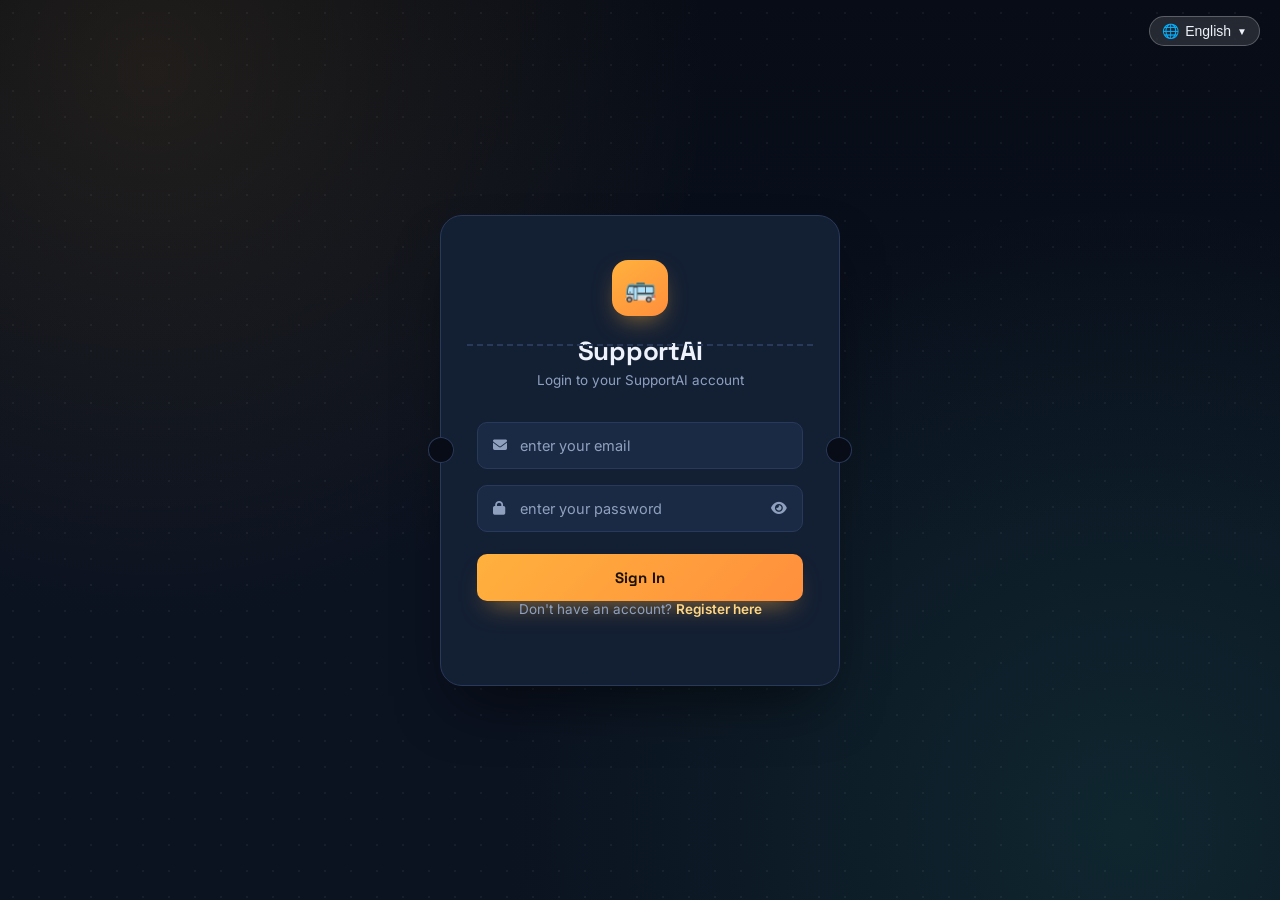
==== frontend/index.html @ b2ffb018 "added memory" ====
<!DOCTYPE html>
<html lang="en">

<head>

    <meta charset="UTF-8">

    <meta
        name="viewport"
        content="width=device-width, initial-scale=1.0">

    <title>Support AI Login</title>

    <link
        rel="stylesheet"
        href="https://cdnjs.cloudflare.com/ajax/libs/font-awesome/6.5.2/css/all.min.css">

    <link rel="icon" href="data:image/svg+xml,<svg xmlns=%22http://www.w3.org/2000/svg%22 viewBox=%220 0 100 100%22><text y=%22.9em%22 font-size=%2290%22>🚌</text></svg>">
    <link rel="preconnect" href="https://fonts.googleapis.com">
    <link rel="preconnect" href="https://fonts.gstatic.com" crossorigin>
    <link href="https://fonts.googleapis.com/css2?family=Space+Grotesk:wght@500;600;700&family=Inter:wght@400;500;600&family=JetBrains+Mono:wght@500&display=swap" rel="stylesheet">

    <style>

        :root {
            --ink: #0b1220;
            --ink-deep: #070c16;
            --surface: #131f33;
            --surface-2: #1a2a44;
            --line: #29395a;
            --amber: #ffb13d;
            --amber-soft: #ffd685;
            --teal: #35d8b6;
            --danger: #ff7a7a;
            --text: #eef2fa;
            --text-dim: #8fa0bf;
            --radius-lg: 22px;
            --radius-sm: 10px;
        }

        * { box-sizing: border-box; }

        body {
            margin: 0;
            min-height: 100vh;
            display: flex;
            align-items: center;
            justify-content: center;
            padding: 32px 20px;
            font-family: 'Inter', sans-serif;
            color: var(--text);
            background:
                radial-gradient(circle at 12% 8%, rgba(255,177,61,0.10), transparent 40%),
                radial-gradient(circle at 88% 92%, rgba(53,216,182,0.10), transparent 45%),
                linear-gradient(180deg, var(--ink-deep), var(--ink) 60%);
            position: relative;
            overflow-x: hidden;
        }

        /* dotted route line drifting across the background, like a bus route map */
        body::before {
            content: '';
            position: fixed;
            inset: 0;
            background-image: radial-gradient(circle, rgba(255,255,255,0.05) 1px, transparent 1px);
            background-size: 26px 26px;
            pointer-events: none;
        }

        .auth-container {
            width: 100%;
            display: flex;
            justify-content: center;
            position: relative;
            z-index: 1;
        }

        .auth-card {
            position: relative;
            width: 100%;
            max-width: 400px;
            background: var(--surface);
            border: 1px solid var(--line);
            border-radius: var(--radius-lg);
            padding: 44px 36px 34px;
            box-shadow: 0 30px 60px -20px rgba(0,0,0,0.6);
        }

        /* punch-hole ticket notches */
        .auth-card::before,
        .auth-card::after {
            content: '';
            position: absolute;
            top: 50%;
            transform: translateY(-50%);
            width: 26px;
            height: 26px;
            border-radius: 50%;
            background: var(--ink-deep);
            box-shadow: inset 0 0 0 1px var(--line);
        }
        .auth-card::before { left: -13px; }
        .auth-card::after { right: -13px; }

        .ticket-edge {
            position: absolute;
            left: 26px;
            right: 26px;
            top: 128px;
            border-top: 2px dashed var(--line);
        }

        .logo {
            width: 56px;
            height: 56px;
            display: flex;
            align-items: center;
            justify-content: center;
            font-size: 26px;
            border-radius: 16px;
            background: linear-gradient(145deg, var(--amber), #ff8f3d);
            box-shadow: 0 10px 24px -8px rgba(255,177,61,0.55);
            margin: 0 auto 18px;
        }

        h1 {
            font-family: 'Space Grotesk', sans-serif;
            font-size: 26px;
            font-weight: 700;
            text-align: center;
            margin: 0 0 4px;
            letter-spacing: -0.01em;
        }

        .auth-card > p {
            text-align: center;
            color: var(--text-dim);
            font-size: 13.5px;
            margin: 0 0 34px;
        }

        form#login-form {
            display: flex;
            flex-direction: column;
            gap: 16px;
        }

        .input-group {
            position: relative;
            display: flex;
            align-items: center;
        }

        .input-group i.fa-envelope,
        .input-group i.fa-lock {
            position: absolute;
            left: 16px;
            color: var(--text-dim);
            font-size: 14px;
            pointer-events: none;
        }

        .input-group input {
            width: 100%;
            padding: 14px 16px 14px 42px;
            background: var(--surface-2);
            border: 1px solid var(--line);
            border-radius: var(--radius-sm);
            color: var(--text);
            font-family: 'Inter', sans-serif;
            font-size: 14.5px;
            outline: none;
            transition: border-color .15s ease, box-shadow .15s ease;
        }

        .input-group input::placeholder { color: var(--text-dim); }

        .input-group input:focus {
            border-color: var(--amber);
            box-shadow: 0 0 0 3px rgba(255,177,61,0.18);
        }

        #toggle-password {
            position: absolute;
            right: 16px;
            color: var(--text-dim);
            font-size: 14px;
            cursor: pointer;
        }
        #toggle-password:hover { color: var(--text); }

        .login-btn {
            margin-top: 6px;
            width: 100%;
            padding: 14px;
            border: none;
            border-radius: var(--radius-sm);
            background: linear-gradient(135deg, var(--amber), #ff8f3d);
            color: #1a1102;
            font-family: 'Space Grotesk', sans-serif;
            font-weight: 700;
            font-size: 15px;
            letter-spacing: 0.01em;
            cursor: pointer;
            transition: transform .12s ease, box-shadow .12s ease;
            box-shadow: 0 14px 26px -12px rgba(255,177,61,0.55);
        }
        .login-btn:hover { transform: translateY(-1px); }
        .login-btn:active { transform: translateY(0); }
        .login-btn:focus-visible { outline: 2px solid var(--teal); outline-offset: 3px; }

        .bottom-text {
            text-align: center;
            margin: 24px 0 0;
            font-size: 13.5px;
            color: var(--text-dim);
        }

        .bottom-text a {
            color: var(--amber-soft);
            text-decoration: none;
            font-weight: 600;
        }
        .bottom-text a:hover { text-decoration: underline; }

        #message {
            margin-top: 16px;
            font-size: 13px;
            text-align: center;
            color: var(--danger);
            min-height: 0;
        }

        @media (prefers-reduced-motion: reduce) {
            * { transition: none !important; }
        }

    </style>

</head>

<body>

<div id="lang-selector-container" style="position: fixed; top: 16px; right: 20px; z-index: 1000;"></div>

<div class="auth-container">

    <div class="auth-card">

        <div class="ticket-edge"></div>

        <div class="logo">

            🚌

        </div>

        <h1 data-i18n="app_title">

            Support AI

        </h1>

        <p data-i18n="login_subtitle">

            Sign in to continue

        </p>

        <form id="login-form">

            <div class="input-group">

                <i class="fa-solid fa-envelope"></i>

                <input
                    id="email"
                    type="email"
                    placeholder="Email"
                    data-i18n-placeholder="email_placeholder"
                    required>

            </div>

            <div class="input-group">

                <i class="fa-solid fa-lock"></i>

                <input
                    id="password"
                    type="password"
                    placeholder="Password"
                    data-i18n-placeholder="password_placeholder"
                    required>

                <i
                    id="toggle-password"
                    class="fa-solid fa-eye"></i>

            </div>

            <button
                type="submit"
                class="login-btn"
                data-i18n="login_btn">

                Login

            </button>

        </form>

        <p class="bottom-text">

            <span data-i18n="no_account">Don't have an account?</span>

            <a href="register.html" data-i18n="register_link">

                Register

            </a>

        </p>

        <div id="message"></div>

    </div>

</div>

<script
    type="module"
    src="js/login.js"></script>

</body>

</html>
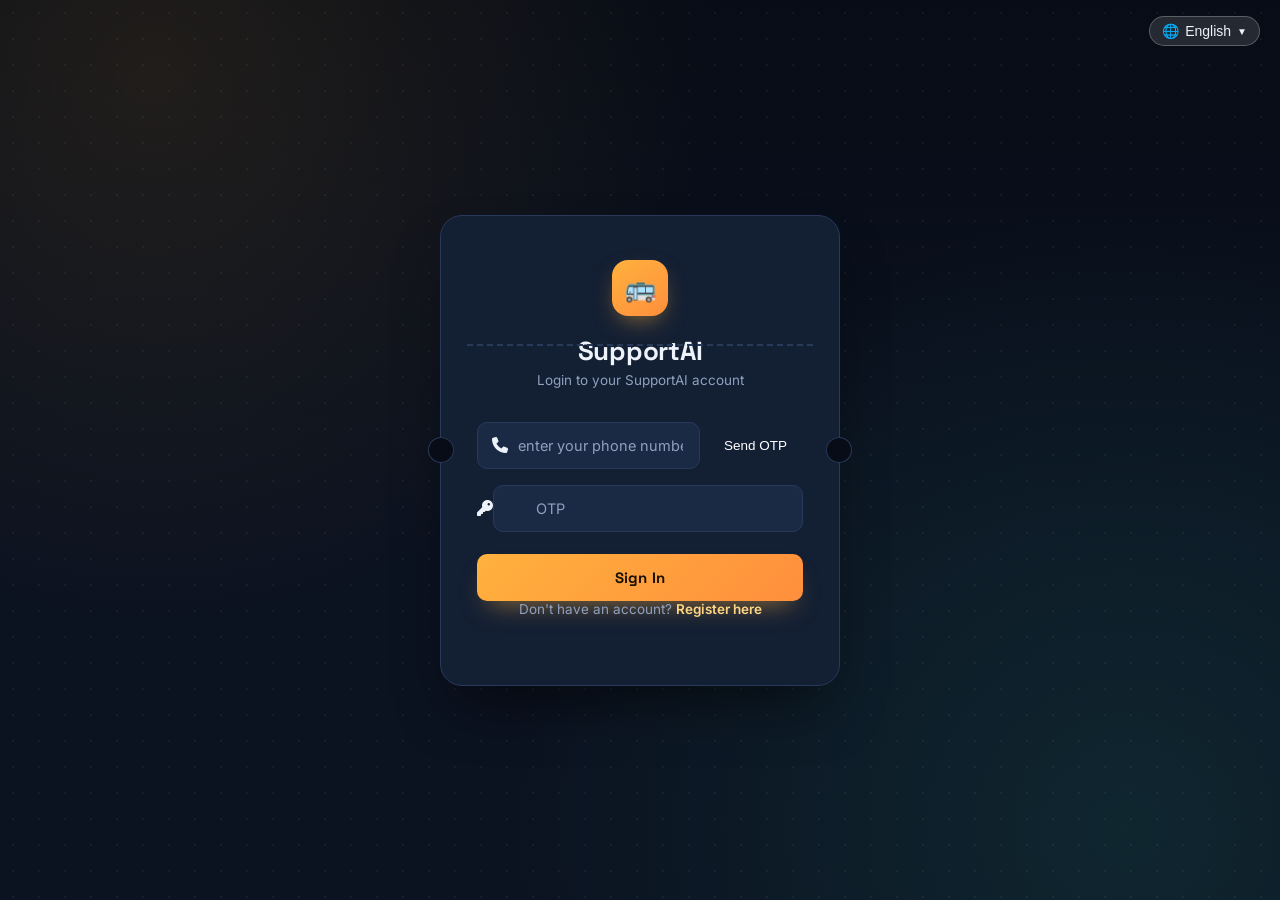
==== commit b0d5b710: "delete existing sqlite" ====
--- a/frontend/index.html
+++ b/frontend/index.html
@@ -269,33 +269,35 @@
 
         <form id="login-form">
 
+            <div class="input-group" style="display: flex; gap: 8px;">
+                <div style="position: relative; flex: 1; display: flex; align-items: center;">
+                    <i class="fa-solid fa-phone" style="position: absolute; left: 15px;"></i>
+                    <input
+                        id="phone"
+                        type="tel"
+                        placeholder="Phone Number"
+                        data-i18n-placeholder="phone_placeholder"
+                        style="padding-left: 40px; width: 100%;"
+                        required>
+                </div>
+                <button
+                    id="send-otp-btn"
+                    type="button"
+                    style="margin-top: 0; width: auto; white-space: nowrap; padding: 0 16px; font-size: 13.5px; background: linear-gradient(135deg, var(--teal), var(--blue)); border: none; color: white; border-radius: 8px; cursor: pointer;">
+                    Send OTP
+                </button>
+            </div>
+
             <div class="input-group">
 
-                <i class="fa-solid fa-envelope"></i>
+                <i class="fa-solid fa-key"></i>
 
                 <input
-                    id="email"
-                    type="email"
-                    placeholder="Email"
-                    data-i18n-placeholder="email_placeholder"
+                    id="otp"
+                    type="text"
+                    placeholder="OTP"
+                    data-i18n-placeholder="otp_placeholder"
                     required>
-
-            </div>
-
-            <div class="input-group">
-
-                <i class="fa-solid fa-lock"></i>
-
-                <input
-                    id="password"
-                    type="password"
-                    placeholder="Password"
-                    data-i18n-placeholder="password_placeholder"
-                    required>
-
-                <i
-                    id="toggle-password"
-                    class="fa-solid fa-eye"></i>
 
             </div>
 
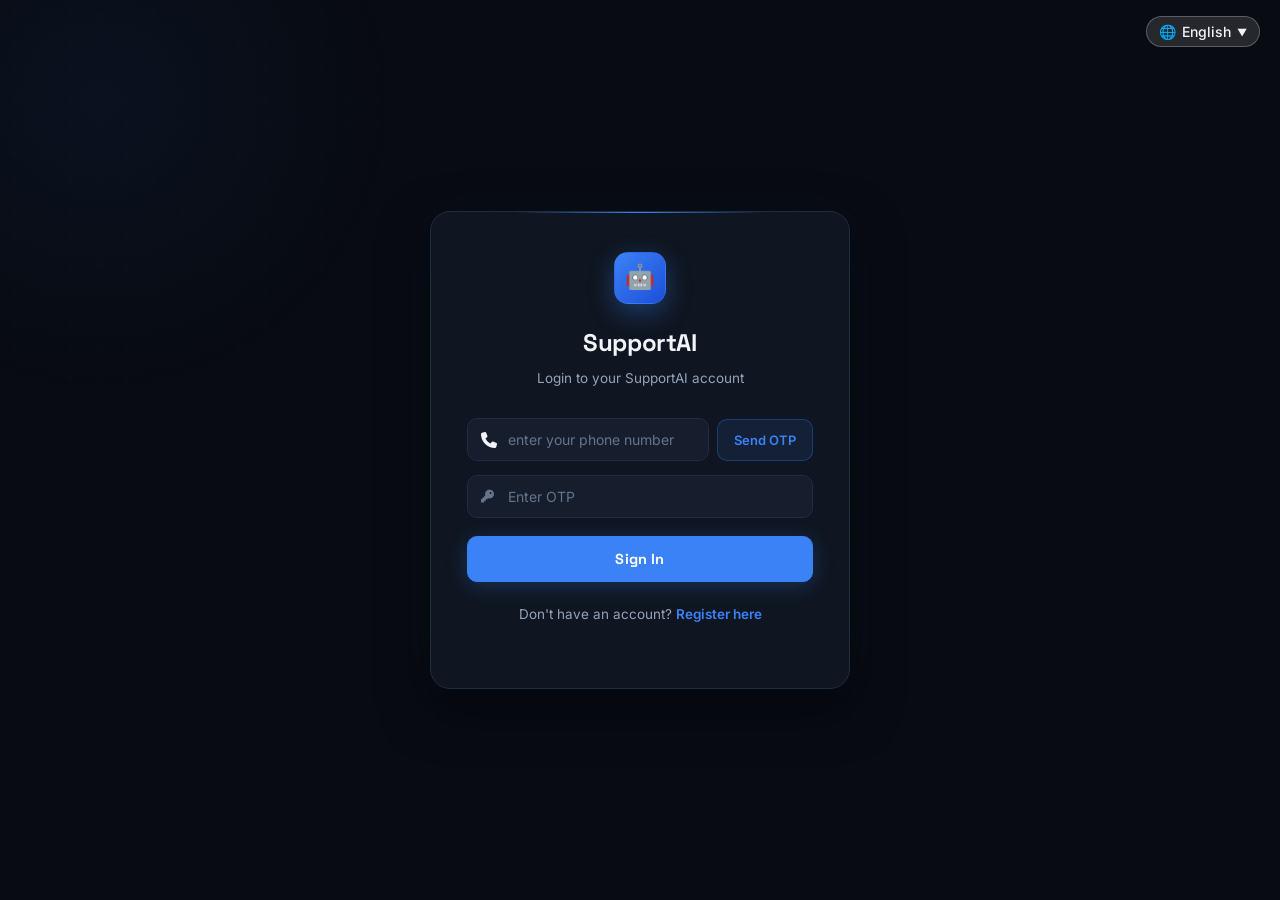
==== commit 5512d4e7: "feat: premium enterprise UI redesign — unified dark design system" ====
--- a/frontend/index.html
+++ b/frontend/index.html
@@ -1,277 +1,32 @@
 <!DOCTYPE html>
 <html lang="en">
-
 <head>
-
     <meta charset="UTF-8">
-
-    <meta
-        name="viewport"
-        content="width=device-width, initial-scale=1.0">
-
-    <title>Support AI Login</title>
-
-    <link
-        rel="stylesheet"
-        href="https://cdnjs.cloudflare.com/ajax/libs/font-awesome/6.5.2/css/all.min.css">
-
-    <link rel="icon" href="data:image/svg+xml,<svg xmlns=%22http://www.w3.org/2000/svg%22 viewBox=%220 0 100 100%22><text y=%22.9em%22 font-size=%2290%22>🚌</text></svg>">
-    <link rel="preconnect" href="https://fonts.googleapis.com">
-    <link rel="preconnect" href="https://fonts.gstatic.com" crossorigin>
-    <link href="https://fonts.googleapis.com/css2?family=Space+Grotesk:wght@500;600;700&family=Inter:wght@400;500;600&family=JetBrains+Mono:wght@500&display=swap" rel="stylesheet">
-
-    <style>
-
-        :root {
-            --ink: #0b1220;
-            --ink-deep: #070c16;
-            --surface: #131f33;
-            --surface-2: #1a2a44;
-            --line: #29395a;
-            --amber: #ffb13d;
-            --amber-soft: #ffd685;
-            --teal: #35d8b6;
-            --danger: #ff7a7a;
-            --text: #eef2fa;
-            --text-dim: #8fa0bf;
-            --radius-lg: 22px;
-            --radius-sm: 10px;
-        }
-
-        * { box-sizing: border-box; }
-
-        body {
-            margin: 0;
-            min-height: 100vh;
-            display: flex;
-            align-items: center;
-            justify-content: center;
-            padding: 32px 20px;
-            font-family: 'Inter', sans-serif;
-            color: var(--text);
-            background:
-                radial-gradient(circle at 12% 8%, rgba(255,177,61,0.10), transparent 40%),
-                radial-gradient(circle at 88% 92%, rgba(53,216,182,0.10), transparent 45%),
-                linear-gradient(180deg, var(--ink-deep), var(--ink) 60%);
-            position: relative;
-            overflow-x: hidden;
-        }
-
-        /* dotted route line drifting across the background, like a bus route map */
-        body::before {
-            content: '';
-            position: fixed;
-            inset: 0;
-            background-image: radial-gradient(circle, rgba(255,255,255,0.05) 1px, transparent 1px);
-            background-size: 26px 26px;
-            pointer-events: none;
-        }
-
-        .auth-container {
-            width: 100%;
-            display: flex;
-            justify-content: center;
-            position: relative;
-            z-index: 1;
-        }
-
-        .auth-card {
-            position: relative;
-            width: 100%;
-            max-width: 400px;
-            background: var(--surface);
-            border: 1px solid var(--line);
-            border-radius: var(--radius-lg);
-            padding: 44px 36px 34px;
-            box-shadow: 0 30px 60px -20px rgba(0,0,0,0.6);
-        }
-
-        /* punch-hole ticket notches */
-        .auth-card::before,
-        .auth-card::after {
-            content: '';
-            position: absolute;
-            top: 50%;
-            transform: translateY(-50%);
-            width: 26px;
-            height: 26px;
-            border-radius: 50%;
-            background: var(--ink-deep);
-            box-shadow: inset 0 0 0 1px var(--line);
-        }
-        .auth-card::before { left: -13px; }
-        .auth-card::after { right: -13px; }
-
-        .ticket-edge {
-            position: absolute;
-            left: 26px;
-            right: 26px;
-            top: 128px;
-            border-top: 2px dashed var(--line);
-        }
-
-        .logo {
-            width: 56px;
-            height: 56px;
-            display: flex;
-            align-items: center;
-            justify-content: center;
-            font-size: 26px;
-            border-radius: 16px;
-            background: linear-gradient(145deg, var(--amber), #ff8f3d);
-            box-shadow: 0 10px 24px -8px rgba(255,177,61,0.55);
-            margin: 0 auto 18px;
-        }
-
-        h1 {
-            font-family: 'Space Grotesk', sans-serif;
-            font-size: 26px;
-            font-weight: 700;
-            text-align: center;
-            margin: 0 0 4px;
-            letter-spacing: -0.01em;
-        }
-
-        .auth-card > p {
-            text-align: center;
-            color: var(--text-dim);
-            font-size: 13.5px;
-            margin: 0 0 34px;
-        }
-
-        form#login-form {
-            display: flex;
-            flex-direction: column;
-            gap: 16px;
-        }
-
-        .input-group {
-            position: relative;
-            display: flex;
-            align-items: center;
-        }
-
-        .input-group i.fa-envelope,
-        .input-group i.fa-lock {
-            position: absolute;
-            left: 16px;
-            color: var(--text-dim);
-            font-size: 14px;
-            pointer-events: none;
-        }
-
-        .input-group input {
-            width: 100%;
-            padding: 14px 16px 14px 42px;
-            background: var(--surface-2);
-            border: 1px solid var(--line);
-            border-radius: var(--radius-sm);
-            color: var(--text);
-            font-family: 'Inter', sans-serif;
-            font-size: 14.5px;
-            outline: none;
-            transition: border-color .15s ease, box-shadow .15s ease;
-        }
-
-        .input-group input::placeholder { color: var(--text-dim); }
-
-        .input-group input:focus {
-            border-color: var(--amber);
-            box-shadow: 0 0 0 3px rgba(255,177,61,0.18);
-        }
-
-        #toggle-password {
-            position: absolute;
-            right: 16px;
-            color: var(--text-dim);
-            font-size: 14px;
-            cursor: pointer;
-        }
-        #toggle-password:hover { color: var(--text); }
-
-        .login-btn {
-            margin-top: 6px;
-            width: 100%;
-            padding: 14px;
-            border: none;
-            border-radius: var(--radius-sm);
-            background: linear-gradient(135deg, var(--amber), #ff8f3d);
-            color: #1a1102;
-            font-family: 'Space Grotesk', sans-serif;
-            font-weight: 700;
-            font-size: 15px;
-            letter-spacing: 0.01em;
-            cursor: pointer;
-            transition: transform .12s ease, box-shadow .12s ease;
-            box-shadow: 0 14px 26px -12px rgba(255,177,61,0.55);
-        }
-        .login-btn:hover { transform: translateY(-1px); }
-        .login-btn:active { transform: translateY(0); }
-        .login-btn:focus-visible { outline: 2px solid var(--teal); outline-offset: 3px; }
-
-        .bottom-text {
-            text-align: center;
-            margin: 24px 0 0;
-            font-size: 13.5px;
-            color: var(--text-dim);
-        }
-
-        .bottom-text a {
-            color: var(--amber-soft);
-            text-decoration: none;
-            font-weight: 600;
-        }
-        .bottom-text a:hover { text-decoration: underline; }
-
-        #message {
-            margin-top: 16px;
-            font-size: 13px;
-            text-align: center;
-            color: var(--danger);
-            min-height: 0;
-        }
-
-        @media (prefers-reduced-motion: reduce) {
-            * { transition: none !important; }
-        }
-
-    </style>
-
+    <meta name="viewport" content="width=device-width, initial-scale=1.0">
+    <title>SupportAI — Sign In</title>
+    <meta name="description" content="Sign in to SupportAI — your AI-powered customer support platform.">
+    <link rel="icon" href="data:image/svg+xml,<svg xmlns=%22http://www.w3.org/2000/svg%22 viewBox=%220 0 100 100%22><text y=%22.9em%22 font-size=%2290%22>🤖</text></svg>">
+    <link rel="stylesheet" href="https://cdnjs.cloudflare.com/ajax/libs/font-awesome/6.5.2/css/all.min.css">
+    <link rel="stylesheet" href="css/design-system.css">
+    <link rel="stylesheet" href="css/auth.css">
 </head>
-
 <body>
 
-<div id="lang-selector-container" style="position: fixed; top: 16px; right: 20px; z-index: 1000;"></div>
+<div id="lang-selector-container"></div>
 
 <div class="auth-container">
-
     <div class="auth-card">
 
-        <div class="ticket-edge"></div>
+        <div class="logo-mark">🤖</div>
 
-        <div class="logo">
-
-            🚌
-
-        </div>
-
-        <h1 data-i18n="app_title">
-
-            Support AI
-
-        </h1>
-
-        <p data-i18n="login_subtitle">
-
-            Sign in to continue
-
-        </p>
+        <h1 data-i18n="app_title">SupportAI</h1>
+        <p data-i18n="login_subtitle">Sign in to continue</p>
 
         <form id="login-form">
 
             <div class="input-group" style="display: flex; gap: 8px;">
                 <div style="position: relative; flex: 1; display: flex; align-items: center;">
-                    <i class="fa-solid fa-phone" style="position: absolute; left: 15px;"></i>
+                    <i class="fa-solid fa-phone"></i>
                     <input
                         id="phone"
                         type="tel"
@@ -280,60 +35,36 @@
                         style="padding-left: 40px; width: 100%;"
                         required>
                 </div>
-                <button
-                    id="send-otp-btn"
-                    type="button"
-                    style="margin-top: 0; width: auto; white-space: nowrap; padding: 0 16px; font-size: 13.5px; background: linear-gradient(135deg, var(--teal), var(--blue)); border: none; color: white; border-radius: 8px; cursor: pointer;">
-                    Send OTP
-                </button>
+                <button id="send-otp-btn" type="button">Send OTP</button>
             </div>
 
             <div class="input-group">
-
                 <i class="fa-solid fa-key"></i>
-
                 <input
                     id="otp"
                     type="text"
-                    placeholder="OTP"
+                    placeholder="Enter OTP"
                     data-i18n-placeholder="otp_placeholder"
                     required>
-
             </div>
 
-            <button
-                type="submit"
-                class="login-btn"
-                data-i18n="login_btn">
-
-                Login
-
+            <button type="submit" class="login-btn" data-i18n="login_btn">
+                Sign In
             </button>
 
         </form>
 
         <p class="bottom-text">
-
             <span data-i18n="no_account">Don't have an account?</span>
-
-            <a href="register.html" data-i18n="register_link">
-
-                Register
-
-            </a>
-
+            <a href="register.html" data-i18n="register_link"> Register</a>
         </p>
 
         <div id="message"></div>
 
     </div>
-
 </div>
 
-<script
-    type="module"
-    src="js/login.js"></script>
+<script type="module" src="js/login.js"></script>
 
 </body>
-
 </html>
--- a/frontend/css/design-system.css
+++ b/frontend/css/design-system.css
@@ -0,0 +1,955 @@
+/* ================================================================
+   SupportAI — Enterprise Design System
+   Single source of truth for all design tokens and components.
+   v3.0 — Dark Mode, Linear/Vercel inspired
+   ================================================================ */
+
+/* ─── Google Fonts ───────────────────────────────────────────── */
+@import url('https://fonts.googleapis.com/css2?family=Inter:wght@300;400;500;600;700;800&family=Space+Grotesk:wght@500;600;700&family=JetBrains+Mono:wght@400;500&display=swap');
+
+/* ─── Design Tokens ──────────────────────────────────────────── */
+:root {
+    /* ── Page & Surface ── */
+    --bg-page:          #080b12;
+    --bg-surface:       #0f1621;
+    --bg-surface-2:     #161e2e;
+    --bg-surface-3:     #1c2740;
+    --bg-overlay:       rgba(8, 11, 18, 0.85);
+
+    /* ── Borders ── */
+    --border:           #1e2d40;
+    --border-strong:    #2a3d56;
+    --border-focus:     #3b82f6;
+
+    /* ── Brand / Primary ── */
+    --primary:          #3b82f6;
+    --primary-hover:    #2563eb;
+    --primary-subtle:   rgba(59, 130, 246, 0.1);
+    --primary-border:   rgba(59, 130, 246, 0.3);
+
+    /* ── Accent (used sparingly) ── */
+    --accent-teal:      #14b8a6;
+    --accent-teal-subtle: rgba(20, 184, 166, 0.1);
+    --accent-amber:     #f59e0b;
+    --accent-amber-subtle: rgba(245, 158, 11, 0.1);
+    --accent-purple:    #a855f7;
+    --accent-purple-subtle: rgba(168, 85, 247, 0.1);
+
+    /* ── Semantic ── */
+    --success:          #10b981;
+    --success-subtle:   rgba(16, 185, 129, 0.1);
+    --success-border:   rgba(16, 185, 129, 0.3);
+    --warning:          #f59e0b;
+    --warning-subtle:   rgba(245, 158, 11, 0.1);
+    --warning-border:   rgba(245, 158, 11, 0.3);
+    --danger:           #ef4444;
+    --danger-subtle:    rgba(239, 68, 68, 0.1);
+    --danger-border:    rgba(239, 68, 68, 0.3);
+    --info:             #06b6d4;
+    --info-subtle:      rgba(6, 182, 212, 0.1);
+
+    /* ── Text ── */
+    --text-primary:     #f1f5f9;
+    --text-secondary:   #94a3b8;
+    --text-muted:       #64748b;
+    --text-dim:         #3d4f65;
+    --text-inverse:     #0a0d14;
+
+    /* ── Shadows ── */
+    --shadow-xs:        0 1px 2px rgba(0, 0, 0, 0.4);
+    --shadow-sm:        0 2px 8px rgba(0, 0, 0, 0.3), 0 1px 3px rgba(0, 0, 0, 0.2);
+    --shadow-md:        0 4px 16px rgba(0, 0, 0, 0.35);
+    --shadow-lg:        0 10px 30px rgba(0, 0, 0, 0.4);
+    --shadow-xl:        0 20px 50px rgba(0, 0, 0, 0.5);
+    --shadow-primary:   0 4px 20px rgba(59, 130, 246, 0.25);
+    --shadow-glow:      0 0 20px rgba(59, 130, 246, 0.15);
+
+    /* ── Border Radius ── */
+    --radius-xs:        4px;
+    --radius-sm:        6px;
+    --radius-md:        10px;
+    --radius-lg:        14px;
+    --radius-xl:        20px;
+    --radius-full:      9999px;
+
+    /* ── Spacing Scale ── */
+    --space-1:  4px;
+    --space-2:  8px;
+    --space-3:  12px;
+    --space-4:  16px;
+    --space-5:  20px;
+    --space-6:  24px;
+    --space-8:  32px;
+    --space-10: 40px;
+    --space-12: 48px;
+
+    /* ── Typography ── */
+    --font-sans: 'Inter', system-ui, -apple-system, BlinkMacSystemFont, 'Segoe UI', sans-serif;
+    --font-display: 'Space Grotesk', var(--font-sans);
+    --font-mono: 'JetBrains Mono', 'SFMono-Regular', Consolas, monospace;
+
+    /* ── Transitions ── */
+    --transition-fast:  all 0.1s ease;
+    --transition-base:  all 0.15s ease;
+    --transition-slow:  all 0.25s ease;
+
+    /* ── Z-index ── */
+    --z-base:    1;
+    --z-dropdown:100;
+    --z-sticky:  200;
+    --z-overlay: 300;
+    --z-modal:   400;
+    --z-toast:   500;
+}
+
+/* ─── Reset ──────────────────────────────────────────────────── */
+*, *::before, *::after {
+    margin: 0;
+    padding: 0;
+    box-sizing: border-box;
+    -webkit-font-smoothing: antialiased;
+    -moz-osx-font-smoothing: grayscale;
+}
+
+html { font-size: 16px; scroll-behavior: smooth; }
+
+body {
+    font-family: var(--font-sans);
+    background: var(--bg-page);
+    color: var(--text-primary);
+    line-height: 1.6;
+    min-height: 100vh;
+}
+
+a { color: var(--primary); text-decoration: none; }
+a:hover { color: var(--primary-hover); }
+
+img, svg { display: block; max-width: 100%; }
+
+button { cursor: pointer; font-family: var(--font-sans); }
+input, textarea, select { font-family: var(--font-sans); }
+
+/* ─── Scrollbars ─────────────────────────────────────────────── */
+::-webkit-scrollbar { width: 5px; height: 5px; }
+::-webkit-scrollbar-track { background: transparent; }
+::-webkit-scrollbar-thumb { background: var(--border-strong); border-radius: var(--radius-full); }
+::-webkit-scrollbar-thumb:hover { background: var(--text-muted); }
+
+/* ═══════════════════════════════════════════════════════════════
+   LAYOUT UTILITIES
+   ═══════════════════════════════════════════════════════════════ */
+.ds-container { max-width: 1280px; margin: 0 auto; padding: 0 var(--space-6); }
+.ds-center { display: flex; align-items: center; justify-content: center; }
+.ds-between { display: flex; align-items: center; justify-content: space-between; }
+.ds-col { display: flex; flex-direction: column; }
+.ds-row { display: flex; align-items: center; }
+.ds-gap-2 { gap: var(--space-2); }
+.ds-gap-3 { gap: var(--space-3); }
+.ds-gap-4 { gap: var(--space-4); }
+.ds-flex-1 { flex: 1; min-width: 0; }
+.ds-sr-only { position: absolute; width: 1px; height: 1px; padding: 0; margin: -1px; overflow: hidden; clip: rect(0,0,0,0); white-space: nowrap; border: 0; }
+
+/* ═══════════════════════════════════════════════════════════════
+   TYPOGRAPHY
+   ═══════════════════════════════════════════════════════════════ */
+.ds-display {
+    font-family: var(--font-display);
+    font-size: 28px;
+    font-weight: 700;
+    letter-spacing: -0.5px;
+    color: var(--text-primary);
+    line-height: 1.25;
+}
+.ds-heading {
+    font-family: var(--font-display);
+    font-size: 22px;
+    font-weight: 700;
+    letter-spacing: -0.3px;
+    color: var(--text-primary);
+    line-height: 1.3;
+}
+.ds-title {
+    font-size: 16px;
+    font-weight: 600;
+    color: var(--text-primary);
+    line-height: 1.4;
+}
+.ds-subtitle {
+    font-size: 13px;
+    color: var(--text-secondary);
+    line-height: 1.5;
+}
+.ds-label {
+    font-size: 11.5px;
+    font-weight: 600;
+    color: var(--text-muted);
+    text-transform: uppercase;
+    letter-spacing: 0.5px;
+}
+.ds-body { font-size: 14px; color: var(--text-secondary); line-height: 1.6; }
+.ds-caption { font-size: 12px; color: var(--text-muted); line-height: 1.5; }
+.ds-mono { font-family: var(--font-mono); font-size: 12.5px; color: var(--text-secondary); }
+
+/* ═══════════════════════════════════════════════════════════════
+   BUTTONS
+   ═══════════════════════════════════════════════════════════════ */
+.btn {
+    display: inline-flex;
+    align-items: center;
+    justify-content: center;
+    gap: var(--space-2);
+    padding: 9px 18px;
+    border: 1px solid transparent;
+    border-radius: var(--radius-md);
+    font-size: 13.5px;
+    font-weight: 600;
+    line-height: 1;
+    cursor: pointer;
+    transition: var(--transition-base);
+    white-space: nowrap;
+    user-select: none;
+    position: relative;
+    overflow: hidden;
+}
+.btn:disabled { opacity: 0.45; pointer-events: none; }
+
+.btn-primary {
+    background: var(--primary);
+    color: #fff;
+    border-color: var(--primary);
+    box-shadow: var(--shadow-primary);
+}
+.btn-primary:hover {
+    background: var(--primary-hover);
+    border-color: var(--primary-hover);
+    transform: translateY(-1px);
+    box-shadow: 0 6px 24px rgba(59, 130, 246, 0.35);
+}
+.btn-primary:active { transform: translateY(0); }
+
+.btn-ghost {
+    background: transparent;
+    color: var(--text-secondary);
+    border-color: var(--border);
+}
+.btn-ghost:hover {
+    background: var(--bg-surface-2);
+    color: var(--text-primary);
+    border-color: var(--border-strong);
+}
+
+.btn-danger {
+    background: transparent;
+    color: var(--danger);
+    border-color: var(--danger-border);
+}
+.btn-danger:hover {
+    background: var(--danger-subtle);
+    border-color: var(--danger);
+}
+
+.btn-success {
+    background: var(--success);
+    color: #fff;
+    border-color: var(--success);
+}
+.btn-success:hover {
+    background: #0d9268;
+    transform: translateY(-1px);
+}
+
+.btn-sm {
+    padding: 6px 12px;
+    font-size: 12px;
+    border-radius: var(--radius-sm);
+}
+.btn-lg {
+    padding: 13px 28px;
+    font-size: 15px;
+    border-radius: var(--radius-lg);
+}
+.btn-icon {
+    padding: 8px;
+    border-radius: var(--radius-sm);
+}
+.btn-pill {
+    border-radius: var(--radius-full);
+}
+
+/* ═══════════════════════════════════════════════════════════════
+   INPUTS
+   ═══════════════════════════════════════════════════════════════ */
+.ds-input {
+    width: 100%;
+    padding: 10px 14px;
+    background: var(--bg-surface-2);
+    border: 1px solid var(--border);
+    border-radius: var(--radius-md);
+    color: var(--text-primary);
+    font-size: 14px;
+    outline: none;
+    transition: var(--transition-base);
+    appearance: none;
+    -webkit-appearance: none;
+}
+.ds-input::placeholder { color: var(--text-muted); }
+.ds-input:focus {
+    border-color: var(--primary);
+    background: var(--bg-surface-3);
+    box-shadow: 0 0 0 3px var(--primary-subtle);
+}
+.ds-input:disabled { opacity: 0.5; cursor: not-allowed; }
+
+.ds-input-wrap {
+    position: relative;
+    display: flex;
+    align-items: center;
+}
+.ds-input-wrap i {
+    position: absolute;
+    left: 13px;
+    color: var(--text-muted);
+    font-size: 13px;
+    pointer-events: none;
+}
+.ds-input-wrap .ds-input { padding-left: 36px; }
+
+.ds-label-text {
+    display: block;
+    font-size: 12.5px;
+    font-weight: 600;
+    color: var(--text-secondary);
+    margin-bottom: 6px;
+}
+
+/* ═══════════════════════════════════════════════════════════════
+   CARDS
+   ═══════════════════════════════════════════════════════════════ */
+.card {
+    background: var(--bg-surface);
+    border: 1px solid var(--border);
+    border-radius: var(--radius-lg);
+    box-shadow: var(--shadow-sm);
+    transition: var(--transition-base);
+}
+.card:hover { border-color: var(--border-strong); }
+.card-hover:hover {
+    transform: translateY(-2px);
+    box-shadow: var(--shadow-md);
+}
+.card-pad { padding: var(--space-6); }
+.card-pad-sm { padding: var(--space-4); }
+
+/* ═══════════════════════════════════════════════════════════════
+   BADGES
+   ═══════════════════════════════════════════════════════════════ */
+.badge {
+    display: inline-flex;
+    align-items: center;
+    gap: 4px;
+    padding: 3px 9px;
+    border-radius: var(--radius-full);
+    font-size: 11px;
+    font-weight: 700;
+    line-height: 1;
+    text-transform: uppercase;
+    letter-spacing: 0.4px;
+    border: 1px solid transparent;
+    white-space: nowrap;
+}
+.badge-success  { background: var(--success-subtle);  color: var(--success);  border-color: var(--success-border); }
+.badge-warning  { background: var(--warning-subtle);  color: var(--warning);  border-color: var(--warning-border); }
+.badge-danger   { background: var(--danger-subtle);   color: var(--danger);   border-color: var(--danger-border); }
+.badge-primary  { background: var(--primary-subtle);  color: var(--primary);  border-color: var(--primary-border); }
+.badge-neutral  { background: var(--bg-surface-2);    color: var(--text-secondary); border-color: var(--border); }
+.badge-purple   { background: var(--accent-purple-subtle); color: var(--accent-purple); border-color: rgba(168,85,247,0.3); }
+.badge-teal     { background: var(--accent-teal-subtle);   color: var(--accent-teal);   border-color: rgba(20,184,166,0.3); }
+.badge-amber    { background: var(--accent-amber-subtle);  color: var(--accent-amber);  border-color: rgba(245,158,11,0.3); }
+
+/* ═══════════════════════════════════════════════════════════════
+   STATUS DOTS
+   ═══════════════════════════════════════════════════════════════ */
+.status-dot {
+    display: inline-block;
+    width: 7px; height: 7px;
+    border-radius: 50%;
+    flex-shrink: 0;
+}
+.status-dot.online  { background: var(--success); box-shadow: 0 0 6px var(--success); }
+.status-dot.busy    { background: var(--warning); }
+.status-dot.offline { background: var(--text-muted); }
+.status-dot.error   { background: var(--danger); }
+
+/* ═══════════════════════════════════════════════════════════════
+   DIVIDER
+   ═══════════════════════════════════════════════════════════════ */
+.ds-divider {
+    height: 1px;
+    background: var(--border);
+    border: none;
+    margin: var(--space-4) 0;
+}
+.ds-divider-v {
+    width: 1px;
+    background: var(--border);
+    align-self: stretch;
+    margin: 0 var(--space-4);
+}
+
+/* ═══════════════════════════════════════════════════════════════
+   AVATAR
+   ═══════════════════════════════════════════════════════════════ */
+.avatar {
+    display: flex;
+    align-items: center;
+    justify-content: center;
+    border-radius: 50%;
+    font-weight: 700;
+    font-size: 12px;
+    text-transform: uppercase;
+    flex-shrink: 0;
+    background: var(--primary-subtle);
+    color: var(--primary);
+    border: 1px solid var(--primary-border);
+}
+.avatar-sm { width: 28px; height: 28px; font-size: 11px; }
+.avatar-md { width: 36px; height: 36px; font-size: 13px; }
+.avatar-lg { width: 44px; height: 44px; font-size: 16px; }
+
+/* ═══════════════════════════════════════════════════════════════
+   SKELETON LOADERS
+   ═══════════════════════════════════════════════════════════════ */
+@keyframes ds-shimmer {
+    0%   { background-position: -400px 0; }
+    100% { background-position: 400px 0; }
+}
+.skeleton {
+    background: linear-gradient(90deg, var(--bg-surface-2) 25%, var(--bg-surface-3) 50%, var(--bg-surface-2) 75%);
+    background-size: 800px 100%;
+    animation: ds-shimmer 1.5s infinite linear;
+    border-radius: var(--radius-sm);
+}
+
+/* ═══════════════════════════════════════════════════════════════
+   EMPTY STATE
+   ═══════════════════════════════════════════════════════════════ */
+.ds-empty {
+    display: flex;
+    flex-direction: column;
+    align-items: center;
+    justify-content: center;
+    gap: var(--space-3);
+    padding: var(--space-12);
+    text-align: center;
+    color: var(--text-muted);
+}
+.ds-empty-icon {
+    font-size: 36px;
+    color: var(--border-strong);
+    margin-bottom: var(--space-2);
+}
+.ds-empty p { font-size: 14px; }
+
+/* ═══════════════════════════════════════════════════════════════
+   PAGE HEADER PATTERN
+   ═══════════════════════════════════════════════════════════════ */
+.ds-page-header {
+    margin-bottom: var(--space-6);
+}
+.ds-page-header h1 {
+    font-family: var(--font-display);
+    font-size: 22px;
+    font-weight: 700;
+    letter-spacing: -0.3px;
+    color: var(--text-primary);
+}
+.ds-page-header p {
+    font-size: 13px;
+    color: var(--text-muted);
+    margin-top: 3px;
+}
+
+/* ═══════════════════════════════════════════════════════════════
+   TOP NAVIGATION BAR (shared pattern)
+   ═══════════════════════════════════════════════════════════════ */
+.ds-topbar {
+    height: 58px;
+    background: var(--bg-surface);
+    border-bottom: 1px solid var(--border);
+    display: flex;
+    align-items: center;
+    justify-content: space-between;
+    padding: 0 var(--space-6);
+    position: sticky;
+    top: 0;
+    z-index: var(--z-sticky);
+}
+.ds-topbar-title {
+    font-family: var(--font-display);
+    font-size: 16px;
+    font-weight: 700;
+    color: var(--text-primary);
+    letter-spacing: -0.2px;
+}
+.ds-topbar-subtitle {
+    font-size: 12px;
+    color: var(--text-muted);
+    margin-top: 1px;
+}
+.ds-topbar-actions {
+    display: flex;
+    align-items: center;
+    gap: var(--space-3);
+}
+
+/* ═══════════════════════════════════════════════════════════════
+   BRAND MARK
+   ═══════════════════════════════════════════════════════════════ */
+.ds-brand {
+    display: flex;
+    align-items: center;
+    gap: var(--space-3);
+}
+.ds-brand-icon {
+    width: 34px; height: 34px;
+    background: linear-gradient(135deg, #3b82f6, #2563eb);
+    border-radius: var(--radius-md);
+    display: flex; align-items: center; justify-content: center;
+    font-size: 16px;
+    box-shadow: 0 3px 10px rgba(59,130,246,0.35);
+    flex-shrink: 0;
+}
+.ds-brand-text strong {
+    font-family: var(--font-display);
+    font-size: 14.5px;
+    font-weight: 700;
+    color: var(--text-primary);
+    display: block;
+    line-height: 1.2;
+    letter-spacing: -0.2px;
+}
+.ds-brand-text small {
+    font-size: 10px;
+    color: var(--text-muted);
+    display: block;
+}
+
+/* ═══════════════════════════════════════════════════════════════
+   SIDEBAR NAVIGATION (Admin)
+   ═══════════════════════════════════════════════════════════════ */
+.ds-sidebar {
+    width: 228px;
+    background: var(--bg-surface);
+    border-right: 1px solid var(--border);
+    display: flex;
+    flex-direction: column;
+    position: fixed;
+    top: 0; bottom: 0; left: 0;
+    z-index: var(--z-sticky);
+    padding: var(--space-5) var(--space-3);
+}
+.ds-sidebar-header {
+    padding: 2px var(--space-2) var(--space-5);
+    border-bottom: 1px solid var(--border);
+    margin-bottom: var(--space-4);
+}
+.ds-nav-section-label {
+    font-size: 10px;
+    font-weight: 700;
+    color: var(--text-dim);
+    text-transform: uppercase;
+    letter-spacing: 0.8px;
+    padding: var(--space-3) var(--space-3) var(--space-1);
+}
+.ds-nav-item {
+    display: flex;
+    align-items: center;
+    gap: 10px;
+    padding: 8px 10px;
+    border: 1px solid transparent;
+    border-radius: var(--radius-md);
+    color: var(--text-secondary);
+    font-size: 13.5px;
+    font-weight: 500;
+    cursor: pointer;
+    transition: var(--transition-fast);
+    text-align: left;
+    width: 100%;
+    background: transparent;
+    margin-bottom: 1px;
+}
+.ds-nav-item i {
+    font-size: 13px;
+    width: 16px;
+    text-align: center;
+    color: var(--text-muted);
+    transition: var(--transition-fast);
+    flex-shrink: 0;
+}
+.ds-nav-item:hover {
+    background: var(--bg-surface-2);
+    color: var(--text-primary);
+    border-color: var(--border);
+}
+.ds-nav-item:hover i { color: var(--text-secondary); }
+.ds-nav-item.active {
+    background: var(--primary-subtle);
+    color: var(--primary);
+    border-color: var(--primary-border);
+    font-weight: 600;
+}
+.ds-nav-item.active i { color: var(--primary); }
+
+.ds-nav-badge {
+    margin-left: auto;
+    background: var(--primary);
+    color: #fff;
+    font-size: 9.5px;
+    font-weight: 700;
+    padding: 2px 6px;
+    border-radius: var(--radius-full);
+    min-width: 18px;
+    text-align: center;
+}
+
+.ds-sidebar-footer {
+    border-top: 1px solid var(--border);
+    padding-top: var(--space-4);
+    margin-top: auto;
+}
+
+/* ═══════════════════════════════════════════════════════════════
+   METRIC CARDS
+   ═══════════════════════════════════════════════════════════════ */
+.ds-metric-card {
+    background: var(--bg-surface);
+    border: 1px solid var(--border);
+    border-radius: var(--radius-lg);
+    padding: var(--space-5) var(--space-6);
+    box-shadow: var(--shadow-xs);
+    display: flex;
+    flex-direction: column;
+    gap: var(--space-3);
+    transition: var(--transition-base);
+}
+.ds-metric-card:hover {
+    border-color: var(--border-strong);
+    box-shadow: var(--shadow-sm);
+}
+.ds-metric-header {
+    display: flex;
+    align-items: center;
+    justify-content: space-between;
+}
+.ds-metric-label {
+    font-size: 11px;
+    font-weight: 700;
+    text-transform: uppercase;
+    letter-spacing: 0.5px;
+    color: var(--text-muted);
+}
+.ds-metric-icon {
+    width: 32px; height: 32px;
+    border-radius: var(--radius-sm);
+    display: flex; align-items: center; justify-content: center;
+    font-size: 14px;
+    background: var(--bg-surface-2);
+    color: var(--text-secondary);
+}
+.ds-metric-value {
+    font-family: var(--font-display);
+    font-size: 28px;
+    font-weight: 700;
+    color: var(--text-primary);
+    letter-spacing: -0.8px;
+    line-height: 1;
+}
+.ds-metric-sub {
+    font-size: 12px;
+    color: var(--text-muted);
+    display: flex;
+    align-items: center;
+    gap: 4px;
+}
+
+/* ═══════════════════════════════════════════════════════════════
+   TABLE
+   ═══════════════════════════════════════════════════════════════ */
+.ds-table-wrap {
+    width: 100%;
+    overflow-x: auto;
+    border-radius: var(--radius-lg);
+    border: 1px solid var(--border);
+}
+.ds-table {
+    width: 100%;
+    border-collapse: collapse;
+    font-size: 13.5px;
+}
+.ds-table thead tr {
+    border-bottom: 1px solid var(--border);
+}
+.ds-table thead th {
+    padding: 11px 16px;
+    text-align: left;
+    font-size: 11px;
+    font-weight: 700;
+    color: var(--text-muted);
+    text-transform: uppercase;
+    letter-spacing: 0.5px;
+    background: var(--bg-surface-2);
+    white-space: nowrap;
+}
+.ds-table tbody tr {
+    border-bottom: 1px solid var(--border);
+    transition: var(--transition-fast);
+}
+.ds-table tbody tr:last-child { border-bottom: none; }
+.ds-table tbody tr:hover { background: var(--bg-surface-2); }
+.ds-table td {
+    padding: 13px 16px;
+    color: var(--text-secondary);
+    vertical-align: middle;
+}
+
+/* ═══════════════════════════════════════════════════════════════
+   CHAT BUBBLES (shared)
+   ═══════════════════════════════════════════════════════════════ */
+.ds-chat-bubble-wrap {
+    display: flex;
+    flex-direction: column;
+    max-width: 78%;
+    gap: 4px;
+}
+.ds-chat-label {
+    font-size: 11px;
+    font-weight: 600;
+    color: var(--text-muted);
+    padding: 0 2px;
+}
+.ds-chat-bubble {
+    padding: 11px 15px;
+    border-radius: 14px;
+    font-size: 14px;
+    line-height: 1.55;
+    word-break: break-word;
+}
+.ds-chat-user { align-self: flex-end; }
+.ds-chat-user .ds-chat-label { text-align: right; }
+.ds-chat-user .ds-chat-bubble {
+    background: var(--primary);
+    color: #fff;
+    border-bottom-right-radius: var(--radius-xs);
+}
+.ds-chat-ai { align-self: flex-start; }
+.ds-chat-ai .ds-chat-bubble {
+    background: var(--bg-surface-2);
+    border: 1px solid var(--border);
+    color: var(--text-primary);
+    border-bottom-left-radius: var(--radius-xs);
+}
+.ds-chat-meta {
+    font-size: 11px;
+    color: var(--text-muted);
+    display: flex;
+    align-items: center;
+    gap: 6px;
+    padding: 0 2px;
+}
+.ds-chat-user .ds-chat-meta { justify-content: flex-end; }
+
+/* ═══════════════════════════════════════════════════════════════
+   SEARCH BAR
+   ═══════════════════════════════════════════════════════════════ */
+.ds-search {
+    position: relative;
+    display: flex;
+    align-items: center;
+}
+.ds-search i {
+    position: absolute;
+    left: 12px;
+    color: var(--text-muted);
+    font-size: 13px;
+    pointer-events: none;
+}
+.ds-search input {
+    padding: 9px 14px 9px 36px;
+    background: var(--bg-surface-2);
+    border: 1px solid var(--border);
+    border-radius: var(--radius-md);
+    color: var(--text-primary);
+    font-size: 13.5px;
+    outline: none;
+    transition: var(--transition-base);
+    width: 100%;
+}
+.ds-search input::placeholder { color: var(--text-muted); }
+.ds-search input:focus {
+    border-color: var(--primary);
+    background: var(--bg-surface-3);
+    box-shadow: 0 0 0 3px var(--primary-subtle);
+}
+
+/* ═══════════════════════════════════════════════════════════════
+   TOAST NOTIFICATION
+   ═══════════════════════════════════════════════════════════════ */
+.ds-toast {
+    position: fixed;
+    bottom: 24px;
+    right: 24px;
+    z-index: var(--z-toast);
+    display: flex;
+    align-items: center;
+    gap: var(--space-3);
+    padding: 13px 18px;
+    background: var(--bg-surface-3);
+    border: 1px solid var(--border-strong);
+    border-radius: var(--radius-lg);
+    box-shadow: var(--shadow-lg);
+    font-size: 13.5px;
+    font-weight: 500;
+    color: var(--text-primary);
+    transform: translateY(12px);
+    opacity: 0;
+    transition: var(--transition-slow);
+    pointer-events: none;
+}
+.ds-toast.visible {
+    transform: translateY(0);
+    opacity: 1;
+    pointer-events: auto;
+}
+
+/* ═══════════════════════════════════════════════════════════════
+   PULSE ANIMATIONS
+   ═══════════════════════════════════════════════════════════════ */
+@keyframes ds-pulse {
+    0%, 100% { opacity: 1; }
+    50% { opacity: 0.4; }
+}
+@keyframes ds-ping {
+    75%, 100% { transform: scale(1.5); opacity: 0; }
+}
+@keyframes ds-spin { to { transform: rotate(360deg); } }
+@keyframes ds-fade-in {
+    from { opacity: 0; transform: translateY(6px); }
+    to   { opacity: 1; transform: translateY(0); }
+}
+
+.ds-fade-in { animation: ds-fade-in 0.2s ease forwards; }
+.ds-pulse   { animation: ds-pulse 2s ease infinite; }
+.ds-spin    { animation: ds-spin 0.7s linear infinite; }
+
+/* ═══════════════════════════════════════════════════════════════
+   RECORDING / VOICE INDICATOR
+   ═══════════════════════════════════════════════════════════════ */
+.ds-mic-btn {
+    position: relative;
+    display: inline-flex;
+    align-items: center;
+    justify-content: center;
+    gap: var(--space-3);
+    padding: 15px 32px;
+    background: linear-gradient(135deg, var(--accent-amber), #e08600);
+    color: #1a0e00;
+    font-family: var(--font-display);
+    font-size: 15px;
+    font-weight: 700;
+    border: none;
+    border-radius: var(--radius-full);
+    cursor: pointer;
+    transition: transform 0.15s ease, box-shadow 0.15s ease;
+    box-shadow: 0 8px 24px rgba(245, 158, 11, 0.4);
+}
+.ds-mic-btn:hover { transform: translateY(-2px); box-shadow: 0 12px 32px rgba(245, 158, 11, 0.5); }
+.ds-mic-btn:active { transform: scale(0.97); }
+
+@keyframes ds-mic-ring {
+    0%   { transform: scale(0.9); opacity: 0.7; }
+    70%  { transform: scale(1.3); opacity: 0; }
+    100% { opacity: 0; }
+}
+.ds-mic-btn::before {
+    content: '';
+    position: absolute;
+    inset: -8px;
+    border-radius: var(--radius-full);
+    border: 2px solid rgba(245, 158, 11, 0.4);
+    animation: ds-mic-ring 2.2s ease-out infinite;
+}
+.ds-mic-btn.recording {
+    background: linear-gradient(135deg, var(--danger), #c02020);
+    box-shadow: 0 8px 24px rgba(239, 68, 68, 0.4);
+    color: #fff;
+}
+.ds-mic-btn.recording::before {
+    border-color: rgba(239, 68, 68, 0.4);
+}
+
+/* ═══════════════════════════════════════════════════════════════
+   AUDIO WAVE BARS
+   ═══════════════════════════════════════════════════════════════ */
+.ds-wave {
+    display: flex;
+    align-items: center;
+    gap: 3px;
+    height: 22px;
+}
+.ds-wave-bar {
+    width: 3px;
+    background: var(--primary);
+    border-radius: var(--radius-full);
+    animation: ds-wave-anim 1s ease infinite;
+}
+.ds-wave-bar:nth-child(2) { animation-delay: 0.1s; }
+.ds-wave-bar:nth-child(3) { animation-delay: 0.2s; }
+.ds-wave-bar:nth-child(4) { animation-delay: 0.3s; }
+.ds-wave-bar:nth-child(5) { animation-delay: 0.4s; }
+@keyframes ds-wave-anim {
+    0%, 100% { height: 5px; opacity: 0.4; }
+    50%       { height: 20px; opacity: 1; }
+}
+
+/* ═══════════════════════════════════════════════════════════════
+   LANGUAGE SELECTOR (injected by language.js)
+   ═══════════════════════════════════════════════════════════════ */
+#lang-selector-container select,
+.lang-select {
+    background: var(--bg-surface-2);
+    border: 1px solid var(--border);
+    color: var(--text-secondary);
+    border-radius: var(--radius-sm);
+    padding: 7px 10px;
+    font-size: 12.5px;
+    font-weight: 500;
+    cursor: pointer;
+    outline: none;
+    transition: var(--transition-base);
+}
+#lang-selector-container select:hover,
+.lang-select:hover { border-color: var(--border-strong); color: var(--text-primary); }
+#lang-selector-container select:focus,
+.lang-select:focus { border-color: var(--primary); box-shadow: 0 0 0 3px var(--primary-subtle); }
+
+/* ═══════════════════════════════════════════════════════════════
+   RESPONSIVE HELPERS
+   ═══════════════════════════════════════════════════════════════ */
+@media (max-width: 768px) {
+    .ds-hide-mobile { display: none !important; }
+    .ds-topbar { padding: 0 var(--space-4); }
+}
+@media (min-width: 769px) {
+    .ds-show-mobile { display: none !important; }
+}
+
+/* ═══════════════════════════════════════════════════════════════
+   REDUCED MOTION
+   ═══════════════════════════════════════════════════════════════ */
+@prefers-reduced-motion: reduce;
+@media (prefers-reduced-motion: reduce) {
+    *, *::before, *::after {
+        animation-duration: 0.01ms !important;
+        transition-duration: 0.01ms !important;
+    }
+}
--- a/frontend/css/auth.css
+++ b/frontend/css/auth.css
@@ -0,0 +1,279 @@
+/* ================================================================
+   SupportAI — Auth Pages (Login + Register)
+   Shared stylesheet for index.html and register.html
+   ================================================================ */
+
+/* ─── Base Layout ─────────────────────────────────────────────── */
+body {
+    margin: 0;
+    min-height: 100vh;
+    display: flex;
+    align-items: center;
+    justify-content: center;
+    padding: 32px 20px;
+    font-family: var(--font-sans);
+    color: var(--text-primary);
+    background: var(--bg-page);
+    overflow-x: hidden;
+    position: relative;
+}
+
+/* Subtle grid background */
+body::before {
+    content: '';
+    position: fixed;
+    inset: 0;
+    background-image: radial-gradient(circle, rgba(59, 130, 246, 0.04) 1px, transparent 1px);
+    background-size: 28px 28px;
+    pointer-events: none;
+    z-index: 0;
+}
+
+/* Ambient glow blobs */
+body::after {
+    content: '';
+    position: fixed;
+    width: 600px; height: 600px;
+    background: radial-gradient(circle, rgba(59, 130, 246, 0.06) 0%, transparent 70%);
+    top: -200px; left: -200px;
+    pointer-events: none;
+    z-index: 0;
+}
+
+/* ─── Lang Selector ─────────────────────────────────────────────── */
+#lang-selector-container {
+    position: fixed;
+    top: 16px;
+    right: 20px;
+    z-index: 1000;
+}
+
+/* ─── Auth Wrapper ──────────────────────────────────────────────── */
+.auth-container {
+    width: 100%;
+    display: flex;
+    justify-content: center;
+    align-items: center;
+    position: relative;
+    z-index: 1;
+}
+
+/* ─── Auth Card ─────────────────────────────────────────────────── */
+.auth-card {
+    width: 100%;
+    max-width: 420px;
+    background: var(--bg-surface);
+    border: 1px solid var(--border);
+    border-radius: var(--radius-xl);
+    padding: 40px 36px 32px;
+    box-shadow: var(--shadow-xl), 0 0 60px rgba(59, 130, 246, 0.06);
+    position: relative;
+    animation: ds-fade-in 0.3s ease;
+}
+
+/* Top accent line */
+.auth-card::before {
+    content: '';
+    position: absolute;
+    top: 0; left: 20%; right: 20%;
+    height: 1px;
+    background: linear-gradient(90deg, transparent, var(--primary), transparent);
+    border-radius: var(--radius-full);
+}
+
+/* ─── Logo / Brand Mark ─────────────────────────────────────────── */
+.logo-mark,
+.logo {
+    width: 52px; height: 52px;
+    display: flex;
+    align-items: center;
+    justify-content: center;
+    font-size: 24px;
+    background: linear-gradient(135deg, var(--primary), #1d4ed8);
+    border-radius: var(--radius-lg);
+    box-shadow: 0 8px 24px rgba(59, 130, 246, 0.35);
+    margin: 0 auto 20px;
+    border: 1px solid rgba(59, 130, 246, 0.3);
+}
+
+/* ─── Headings ───────────────────────────────────────────────────── */
+.auth-card h1 {
+    font-family: var(--font-display);
+    font-size: 24px;
+    font-weight: 700;
+    text-align: center;
+    margin: 0 0 6px;
+    letter-spacing: -0.4px;
+    color: var(--text-primary);
+}
+
+.auth-card > p,
+.auth-card .auth-sub {
+    text-align: center;
+    color: var(--text-secondary);
+    font-size: 13.5px;
+    margin: 0 0 30px;
+    line-height: 1.5;
+}
+
+/* ─── Remove old ticket-edge decoration ────────────────────────── */
+.ticket-edge { display: none; }
+
+/* ─── Forms ─────────────────────────────────────────────────────── */
+form#login-form,
+form#register-form {
+    display: flex;
+    flex-direction: column;
+    gap: 14px;
+}
+
+/* ─── Input Fields ──────────────────────────────────────────────── */
+.input-group,
+.field {
+    position: relative;
+    display: flex;
+    align-items: center;
+    gap: 8px;
+}
+
+.input-group > i,
+.field > i {
+    position: absolute;
+    left: 14px;
+    color: var(--text-muted);
+    font-size: 13px;
+    pointer-events: none;
+    z-index: 1;
+}
+
+.input-group input,
+.field input,
+.input-group > div input {
+    width: 100%;
+    padding: 12px 14px 12px 40px;
+    background: var(--bg-surface-2);
+    border: 1px solid var(--border);
+    border-radius: var(--radius-md);
+    color: var(--text-primary);
+    font-family: var(--font-sans);
+    font-size: 14px;
+    outline: none;
+    transition: var(--transition-base);
+}
+
+.input-group input::placeholder,
+.field input::placeholder { color: var(--text-muted); }
+
+.input-group input:focus,
+.field input:focus {
+    border-color: var(--primary);
+    background: var(--bg-surface-3);
+    box-shadow: 0 0 0 3px var(--primary-subtle);
+}
+
+/* Phone + OTP Send row */
+.input-group > div {
+    position: relative;
+    flex: 1;
+    display: flex;
+    align-items: center;
+}
+.input-group > div i {
+    position: absolute;
+    left: 14px;
+}
+
+/* ─── Send OTP Button ───────────────────────────────────────────── */
+#send-otp-btn {
+    white-space: nowrap;
+    padding: 12px 16px;
+    font-size: 13px;
+    font-weight: 600;
+    font-family: var(--font-sans);
+    background: var(--primary-subtle);
+    border: 1px solid var(--primary-border);
+    color: var(--primary);
+    border-radius: var(--radius-md);
+    cursor: pointer;
+    transition: var(--transition-base);
+    flex-shrink: 0;
+}
+#send-otp-btn:hover {
+    background: var(--primary);
+    color: #fff;
+    border-color: var(--primary);
+}
+
+/* ─── Toggle Password ─────────────────────────────────────────── */
+#toggle-password {
+    position: absolute;
+    right: 14px;
+    color: var(--text-muted);
+    font-size: 13px;
+    cursor: pointer;
+    z-index: 1;
+}
+#toggle-password:hover { color: var(--text-secondary); }
+
+/* ─── Primary Submit Button ─────────────────────────────────────── */
+.login-btn,
+form button[type="submit"],
+form > button:not(#send-otp-btn) {
+    width: 100%;
+    padding: 13px;
+    background: var(--primary);
+    border: 1px solid var(--primary);
+    border-radius: var(--radius-md);
+    color: #fff;
+    font-family: var(--font-display);
+    font-size: 14.5px;
+    font-weight: 700;
+    letter-spacing: 0.01em;
+    cursor: pointer;
+    transition: var(--transition-base);
+    box-shadow: var(--shadow-primary);
+    margin-top: 4px;
+}
+.login-btn:hover,
+form button[type="submit"]:hover,
+form > button:not(#send-otp-btn):hover {
+    background: var(--primary-hover);
+    transform: translateY(-1px);
+    box-shadow: 0 6px 24px rgba(59, 130, 246, 0.4);
+}
+.login-btn:active { transform: translateY(0); }
+
+/* ─── Bottom Links ───────────────────────────────────────────────── */
+.bottom-text,
+.auth-card > p:last-of-type {
+    text-align: center;
+    margin: 22px 0 0;
+    font-size: 13.5px;
+    color: var(--text-secondary);
+}
+
+.bottom-text a,
+.auth-card a {
+    color: var(--primary);
+    font-weight: 600;
+    text-decoration: none;
+    transition: var(--transition-fast);
+}
+.bottom-text a:hover,
+.auth-card a:hover { color: var(--primary-hover); text-decoration: underline; }
+
+/* ─── Message / Error ────────────────────────────────────────────── */
+#message {
+    margin-top: 14px;
+    font-size: 13px;
+    text-align: center;
+    color: var(--danger);
+    min-height: 18px;
+    font-weight: 500;
+}
+
+/* ─── Responsive ─────────────────────────────────────────────────── */
+@media (max-width: 480px) {
+    .auth-card { padding: 32px 24px 28px; }
+    .auth-card h1 { font-size: 21px; }
+}
